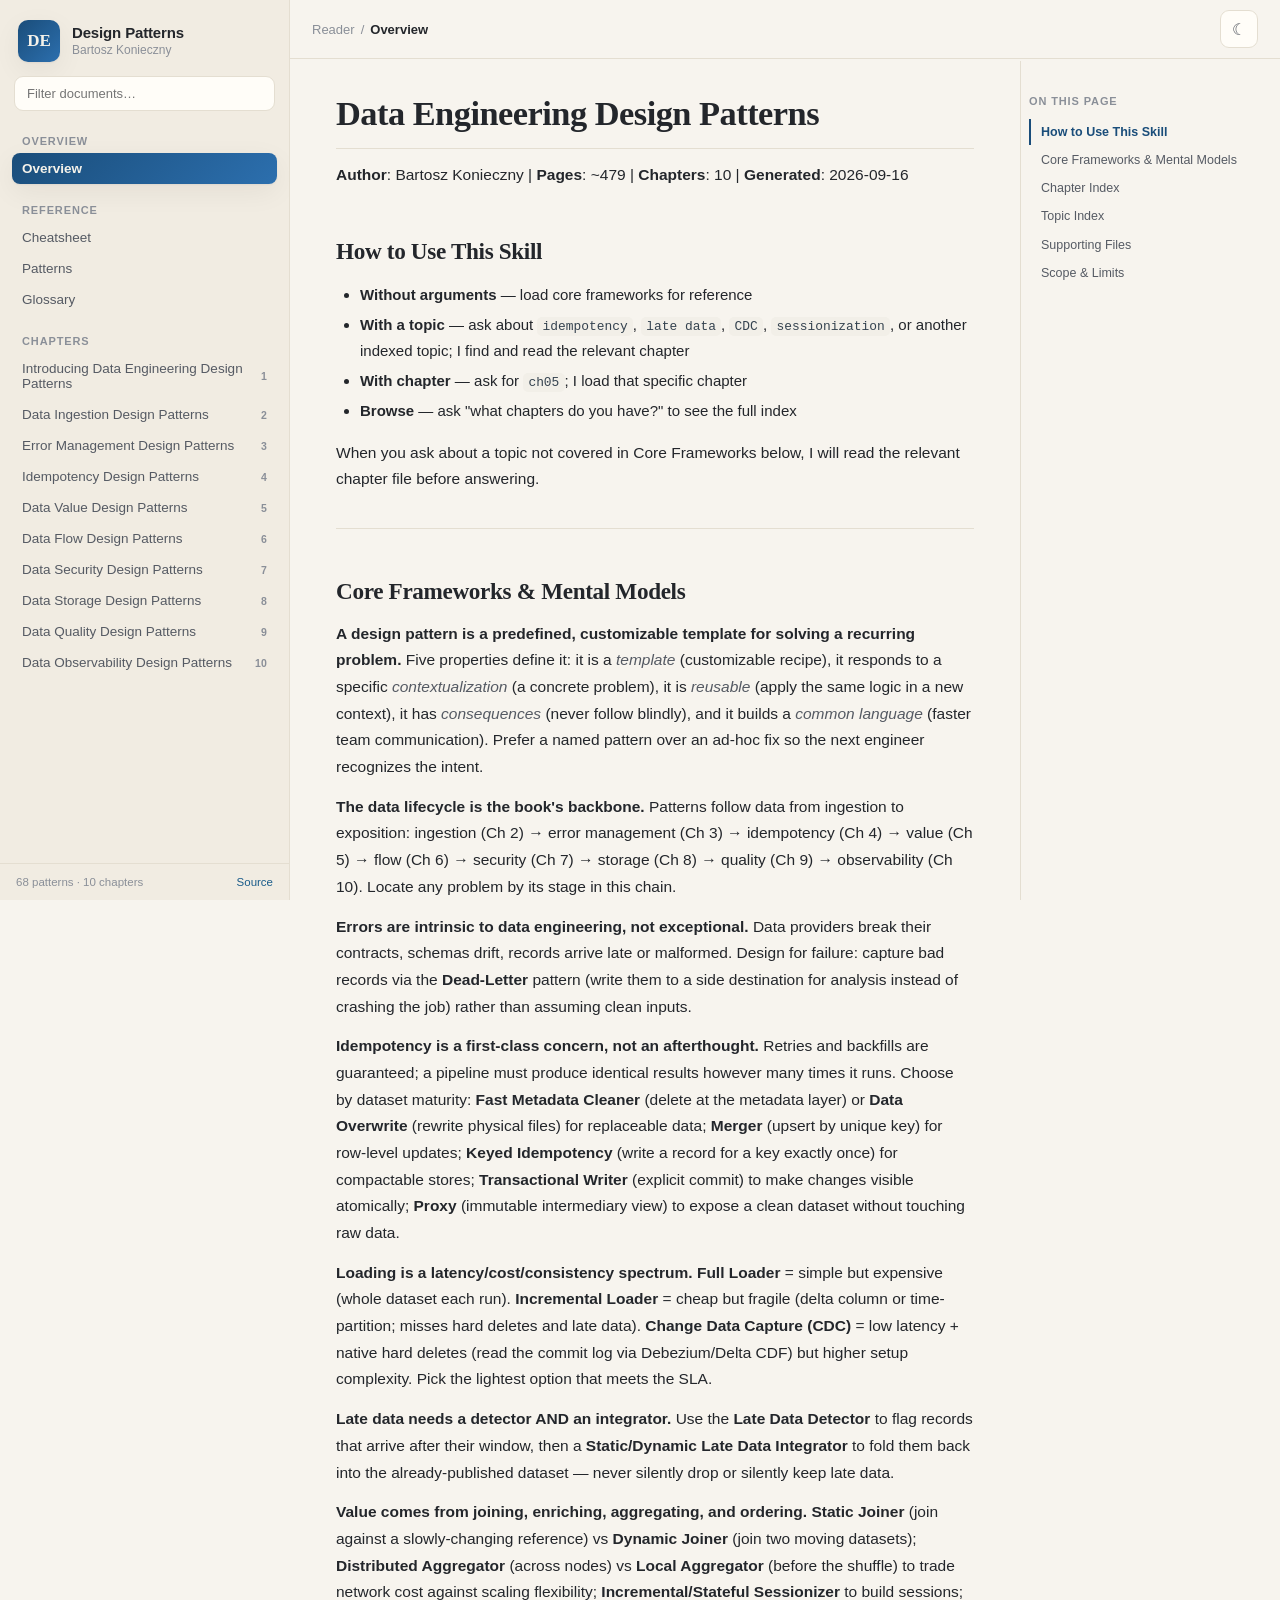
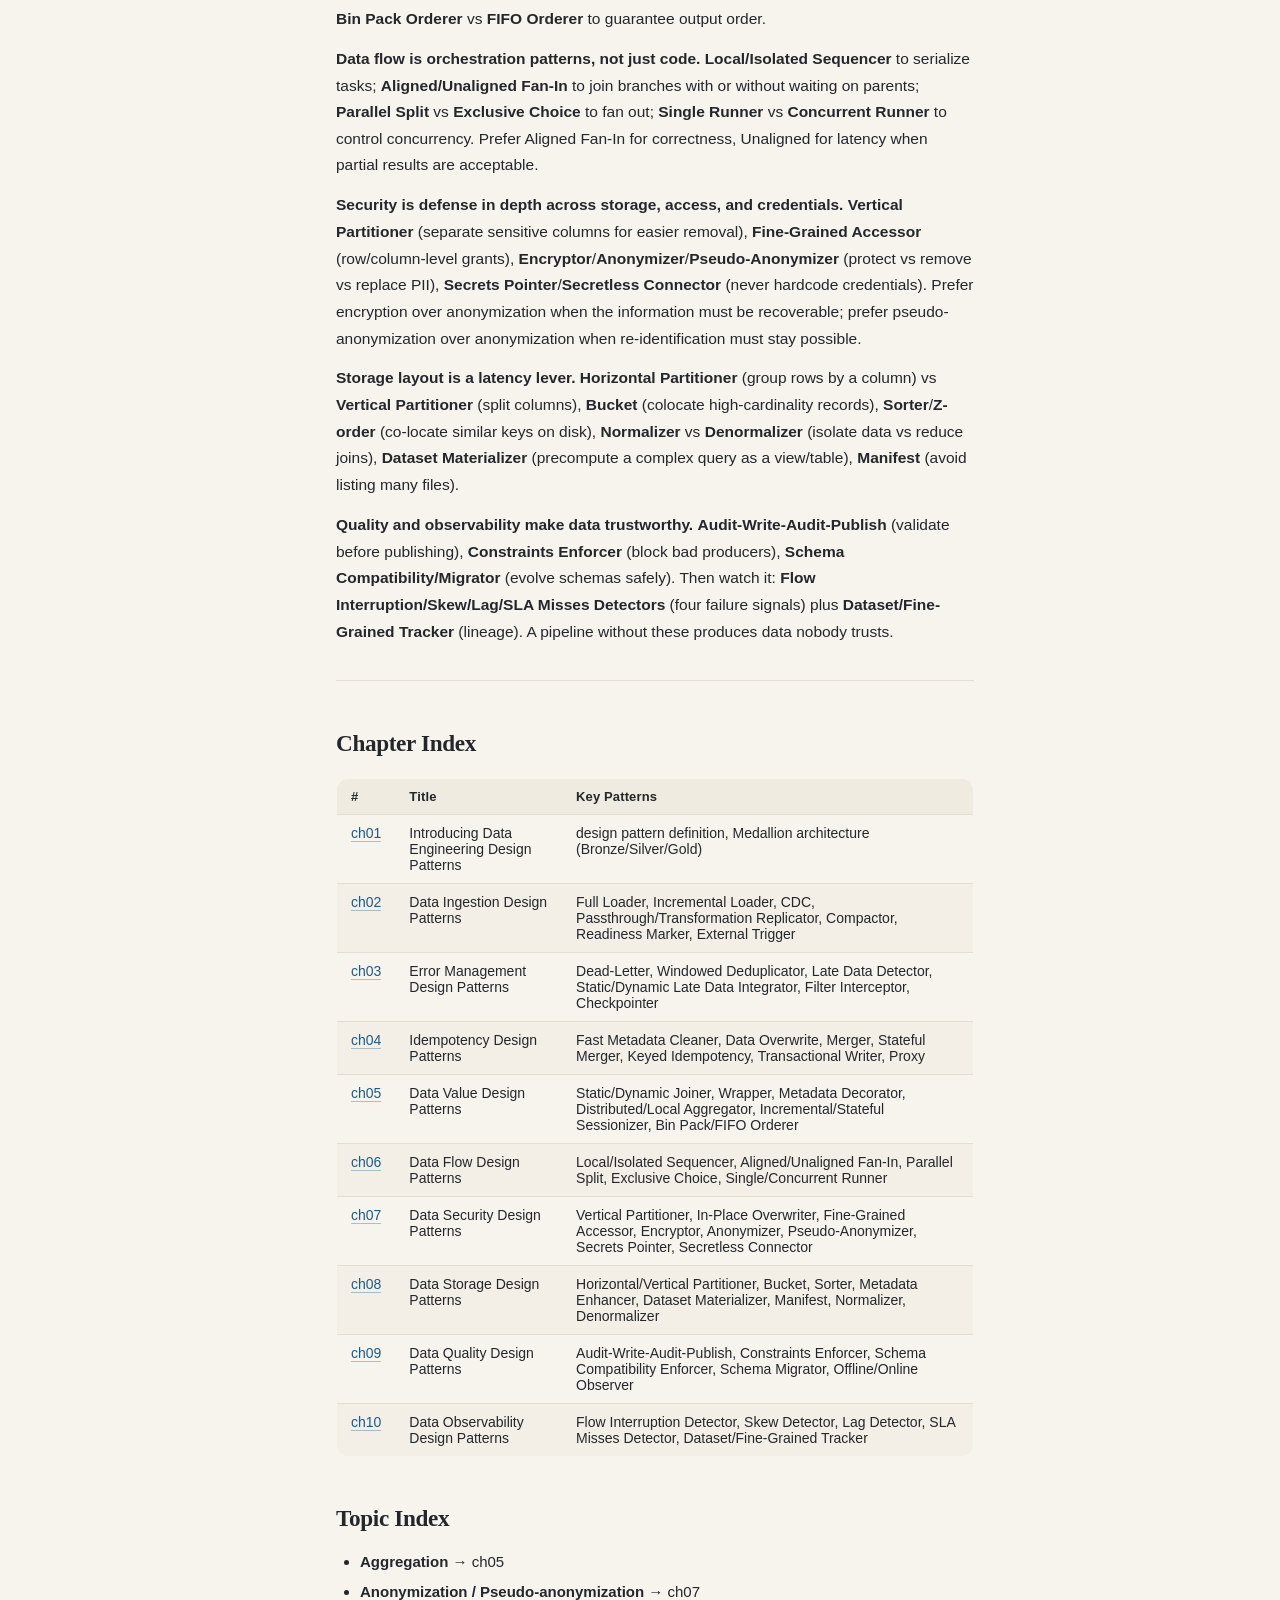
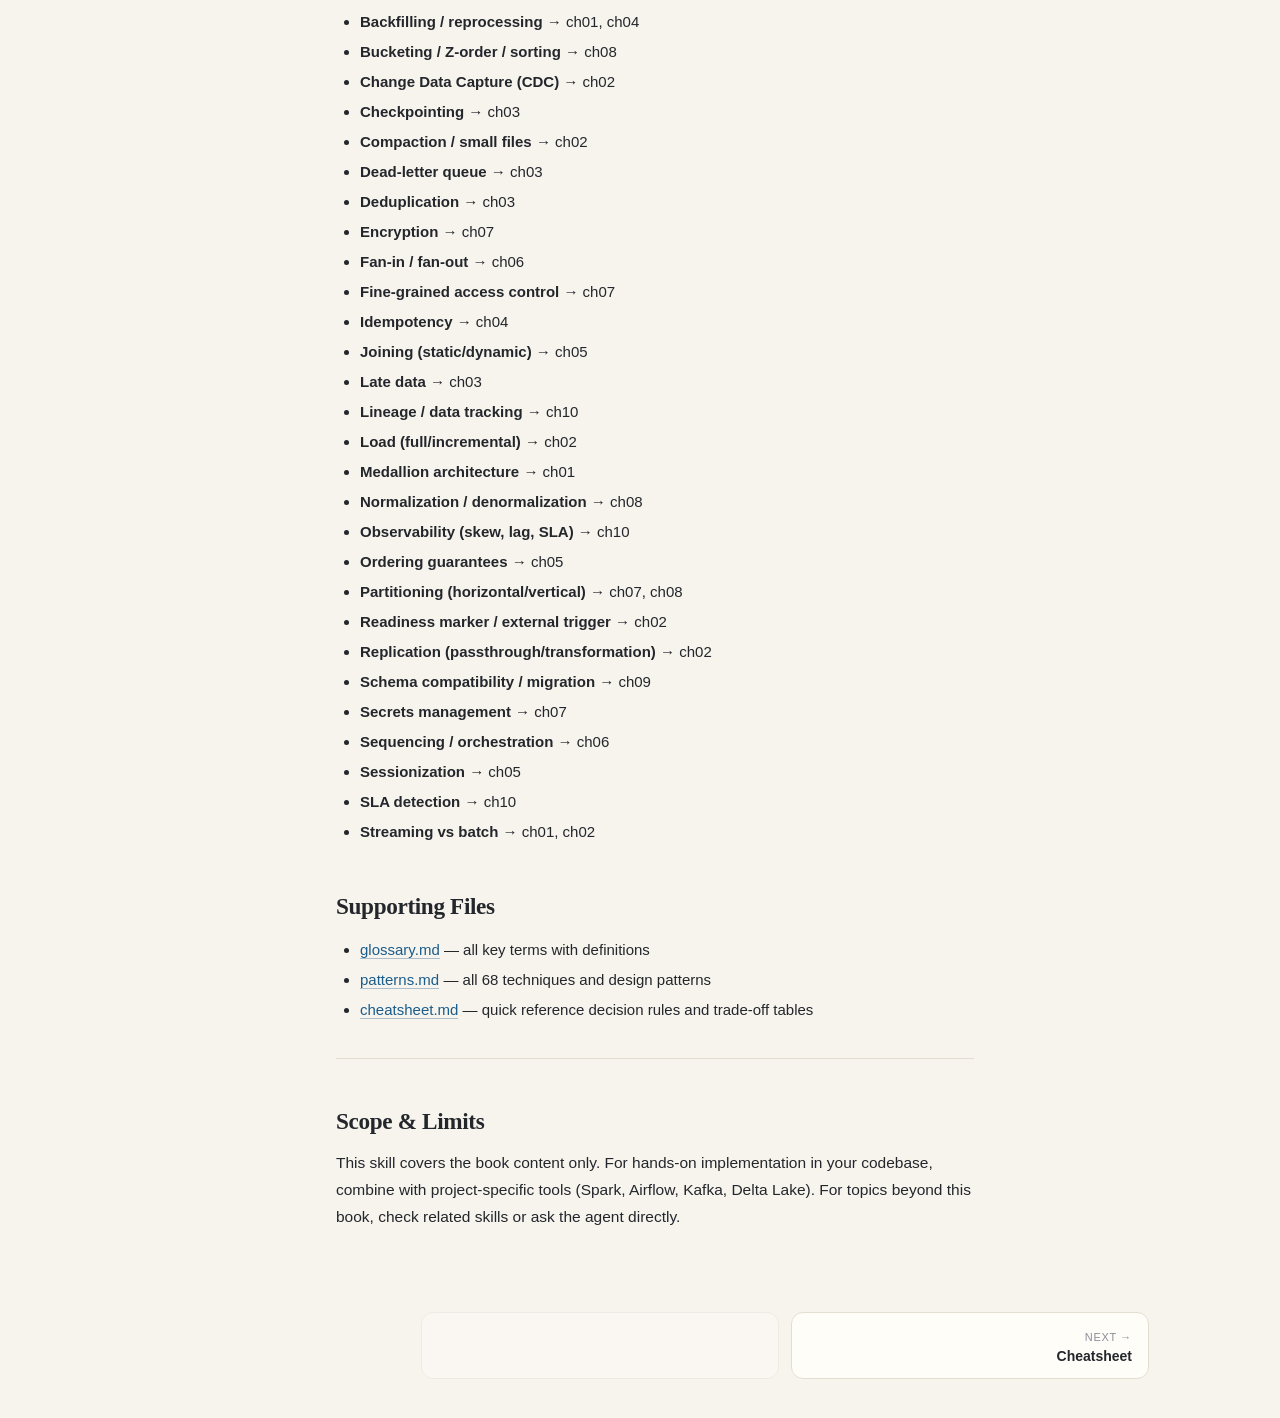
==== index.html @ e9a5aa65 "Add Data Engineering Design Patterns reader" ====
<!DOCTYPE html>
<html lang="en">
<head>
  <meta charset="UTF-8" />
  <meta name="viewport" content="width=device-width, initial-scale=1.0" />
  <title>Data Engineering Design Patterns — Reader</title>
  <meta name="description" content="A styled reader for Data Engineering Design Patterns by Bartosz Konieczny — 68 design patterns across 10 chapters." />
  <link rel="stylesheet" href="assets/vendor/github-dark.min.css" />
  <link rel="stylesheet" href="assets/style.css" />
  <link rel="icon" href="data:image/svg+xml,%3Csvg xmlns='http://www.w3.org/2000/svg' viewBox='0 0 32 32'%3E%3Crect width='32' height='32' rx='7' fill='%231a3a5c'/%3E%3Ctext x='16' y='22' font-family='Georgia,serif' font-size='17' fill='%23f5f2ea' text-anchor='middle' font-weight='bold'%3EDP%3C/text%3E%3C/svg%3E" />
</head>
<body>
  <div class="app">
    <aside class="sidebar" id="sidebar">
      <div class="sidebar-brand">
        <div class="brand-mark">DE</div>
        <div class="brand-text">
          <span class="brand-title">Design Patterns</span>
          <span class="brand-sub">Bartosz Konieczny</span>
        </div>
      </div>

      <div class="search-wrap">
        <input type="search" id="search" placeholder="Filter documents…" autocomplete="off" spellcheck="false" />
      </div>

      <nav class="nav" id="nav" aria-label="Documents"></nav>

      <div class="sidebar-foot">
        <span>68 patterns · 10 chapters</span>
        <a href="https://github.com/wutienyang/markdown-viewer" target="_blank" rel="noopener">Source</a>
      </div>
    </aside>

    <div class="scrim" id="scrim"></div>

    <main class="main">
      <header class="topbar">
        <button class="menu-btn" id="menuBtn" aria-label="Toggle navigation">
          <span></span><span></span><span></span>
        </button>
        <div class="crumbs" id="crumbs"></div>
        <div class="topbar-actions">
          <button class="icon-btn" id="themeBtn" aria-label="Toggle theme" title="Toggle theme"></button>
        </div>
      </header>

      <div class="content-area">
        <article class="doc" id="doc">
          <div class="loading">Loading…</div>
        </article>

        <aside class="toc" id="toc" aria-label="On this page">
          <div class="toc-title">On this page</div>
          <nav id="tocNav"></nav>
        </aside>
      </div>

      <footer class="doc-foot" id="docFoot"></footer>
    </main>
  </div>

  <script src="assets/vendor/marked.min.js"></script>
  <script src="assets/vendor/highlight.min.js"></script>
  <script src="assets/app.js"></script>
</body>
</html>
---- assets/vendor/github-dark.min.css ----
pre code.hljs{display:block;overflow-x:auto;padding:1em}code.hljs{padding:3px 5px}/*!
  Theme: GitHub Dark
  Description: Dark theme as seen on github.com
  Author: github.com
  Maintainer: @Hirse
  Updated: 2021-05-15

  Outdated base version: https://github.com/primer/github-syntax-dark
  Current colors taken from GitHub's CSS
*/.hljs{color:#c9d1d9;background:#0d1117}.hljs-doctag,.hljs-keyword,.hljs-meta .hljs-keyword,.hljs-template-tag,.hljs-template-variable,.hljs-type,.hljs-variable.language_{color:#ff7b72}.hljs-title,.hljs-title.class_,.hljs-title.class_.inherited__,.hljs-title.function_{color:#d2a8ff}.hljs-attr,.hljs-attribute,.hljs-literal,.hljs-meta,.hljs-number,.hljs-operator,.hljs-selector-attr,.hljs-selector-class,.hljs-selector-id,.hljs-variable{color:#79c0ff}.hljs-meta .hljs-string,.hljs-regexp,.hljs-string{color:#a5d6ff}.hljs-built_in,.hljs-symbol{color:#ffa657}.hljs-code,.hljs-comment,.hljs-formula{color:#8b949e}.hljs-name,.hljs-quote,.hljs-selector-pseudo,.hljs-selector-tag{color:#7ee787}.hljs-subst{color:#c9d1d9}.hljs-section{color:#1f6feb;font-weight:700}.hljs-bullet{color:#f2cc60}.hljs-emphasis{color:#c9d1d9;font-style:italic}.hljs-strong{color:#c9d1d9;font-weight:700}.hljs-addition{color:#aff5b4;background-color:#033a16}.hljs-deletion{color:#ffdcd7;background-color:#67060c}
---- assets/style.css ----
/* ============ Data Engineering Design Patterns — Reader ============ */

:root {
  --bg: #f7f4ee;
  --surface: #fffdf8;
  --surface-2: #f0ebe1;
  --ink: #23262b;
  --ink-soft: #555a63;
  --ink-faint: #8a8f98;
  --accent: #1a4d7a;
  --accent-2: #2c6fae;
  --accent-ink: #f5f2ea;
  --border: #e4ded1;
  --border-strong: #d5ccb9;
  --code-bg: #f2efe8;
  --code-ink: #34424f;
  --link: #1a5c8a;
  --sidebar-bg: #f1ece2;
  --sidebar-w: 290px;
  --toc-w: 260px;
  --shadow: 0 1px 2px rgba(30, 25, 15, 0.05), 0 8px 28px rgba(30, 25, 15, 0.06);
  --radius: 12px;
  --font-body: -apple-system, BlinkMacSystemFont, "Segoe UI", Roboto, "Helvetica Neue", Arial, sans-serif;
  --font-head: "Charter", "Iowan Old Style", Georgia, "Times New Roman", serif;
  --font-mono: "SF Mono", ui-monospace, "JetBrains Mono", Menlo, Consolas, monospace;
}

html[data-theme="dark"] {
  --bg: #14161a;
  --surface: #1b1e24;
  --surface-2: #22262d;
  --ink: #e7e5df;
  --ink-soft: #b4b6bc;
  --ink-faint: #7e828a;
  --accent: #4f8fca;
  --accent-2: #6aa6dd;
  --accent-ink: #0f141a;
  --border: #2c3037;
  --border-strong: #3a3f48;
  --code-bg: #23272f;
  --code-ink: #dbe1e9;
  --link: #6aa6dd;
  --sidebar-bg: #181b20;
  --shadow: 0 1px 2px rgba(0, 0, 0, 0.4), 0 8px 28px rgba(0, 0, 0, 0.45);
}

* { box-sizing: border-box; }
html { scroll-behavior: smooth; }
body {
  margin: 0;
  font-family: var(--font-body);
  color: var(--ink);
  background: var(--bg);
  -webkit-font-smoothing: antialiased;
  text-rendering: optimizeLegibility;
}

.app { display: flex; min-height: 100vh; }

/* ============ Sidebar ============ */
.sidebar {
  width: var(--sidebar-w);
  flex: 0 0 var(--sidebar-w);
  background: var(--sidebar-bg);
  border-right: 1px solid var(--border);
  display: flex;
  flex-direction: column;
  position: sticky;
  top: 0;
  height: 100vh;
  overflow: hidden;
  z-index: 30;
}
.sidebar-brand {
  display: flex; align-items: center; gap: 12px;
  padding: 20px 18px 14px;
}
.brand-mark {
  width: 42px; height: 42px; flex: 0 0 42px;
  display: grid; place-items: center;
  background: linear-gradient(135deg, var(--accent), var(--accent-2));
  color: var(--accent-ink);
  font-family: var(--font-head);
  font-weight: 700; font-size: 17px;
  border-radius: 10px;
  box-shadow: var(--shadow);
}
.brand-text { display: flex; flex-direction: column; line-height: 1.25; min-width: 0; }
.brand-title { font-weight: 650; font-size: 15px; letter-spacing: -0.01em; }
.brand-sub { font-size: 12px; color: var(--ink-faint); }

.search-wrap { padding: 0 14px 10px; }
.search-wrap input {
  width: 100%;
  padding: 9px 12px;
  border: 1px solid var(--border);
  background: var(--surface);
  color: var(--ink);
  border-radius: 9px;
  font-size: 13px;
  outline: none;
  transition: border-color .15s, box-shadow .15s;
}
.search-wrap input:focus {
  border-color: var(--accent-2);
  box-shadow: 0 0 0 3px rgba(44, 111, 174, 0.15);
}

.nav { flex: 1; overflow-y: auto; padding: 4px 12px 16px; }
.nav::-webkit-scrollbar, .toc::-webkit-scrollbar { width: 9px; }
.nav::-webkit-scrollbar-thumb, .toc::-webkit-scrollbar-thumb {
  background: var(--border-strong); border-radius: 8px; border: 2px solid transparent; background-clip: padding-box;
}

.nav-group { margin-top: 14px; }
.nav-group:first-child { margin-top: 4px; }
.nav-label {
  font-size: 11px; font-weight: 650; text-transform: uppercase;
  letter-spacing: 0.08em; color: var(--ink-faint);
  padding: 6px 10px;
}
.nav-item {
  display: flex; align-items: center; gap: 9px;
  padding: 8px 10px; border-radius: 8px;
  color: var(--ink-soft); text-decoration: none; font-size: 13.5px;
  cursor: pointer; transition: background .12s, color .12s;
}
.nav-item:hover { background: var(--surface-2); color: var(--ink); }
.nav-item.active {
  background: linear-gradient(135deg, var(--accent), var(--accent-2));
  color: var(--accent-ink); font-weight: 600;
  box-shadow: var(--shadow);
}
.nav-item .chip {
  font-size: 10.5px; font-weight: 650; letter-spacing: .02em;
  color: var(--ink-faint); margin-left: auto; flex: 0 0 auto;
}
.nav-item.active .chip { color: rgba(245, 242, 234, 0.75); }

.sidebar-foot {
  padding: 12px 16px; border-top: 1px solid var(--border);
  display: flex; justify-content: space-between; align-items: center;
  font-size: 11.5px; color: var(--ink-faint);
}
.sidebar-foot a { color: var(--link); text-decoration: none; }
.sidebar-foot a:hover { text-decoration: underline; }

/* ============ Main ============ */
.main { flex: 1; min-width: 0; display: flex; flex-direction: column; }

.topbar {
  position: sticky; top: 0; z-index: 20;
  display: flex; align-items: center; gap: 12px;
  padding: 10px 22px;
  background: color-mix(in srgb, var(--bg) 82%, transparent);
  backdrop-filter: saturate(1.4) blur(10px);
  border-bottom: 1px solid var(--border);
}
.menu-btn {
  display: none; flex-direction: column; justify-content: center; gap: 4px;
  width: 38px; height: 38px; padding: 8px;
  background: var(--surface); border: 1px solid var(--border);
  border-radius: 9px; cursor: pointer;
}
.menu-btn span { display: block; height: 2px; background: var(--ink); border-radius: 2px; }
.crumbs { font-size: 13px; color: var(--ink-faint); display: flex; gap: 6px; align-items: center; white-space: nowrap; overflow: hidden; text-overflow: ellipsis; }
.crumbs b { color: var(--ink); font-weight: 600; }
.topbar-actions { margin-left: auto; display: flex; gap: 8px; }
.icon-btn {
  width: 38px; height: 38px; border-radius: 9px;
  background: var(--surface); border: 1px solid var(--border);
  color: var(--ink-soft); cursor: pointer; font-size: 16px;
  display: grid; place-items: center; transition: background .12s;
}
.icon-btn:hover { background: var(--surface-2); }

.content-area { display: flex; max-width: 1400px; width: 100%; margin: 0 auto; }

.doc {
  flex: 1; min-width: 0;
  padding: 34px 46px 48px;
  max-width: 820px;
}
.loading { color: var(--ink-faint); font-size: 14px; }

/* ============ Typography / rendered markdown ============ */
.doc h1, .doc h2, .doc h3, .doc h4 {
  font-family: var(--font-head);
  color: var(--ink);
  line-height: 1.2;
  letter-spacing: -0.015em;
}
.doc h1 {
  font-size: 2.15rem; margin: 0 0 6px; font-weight: 700;
  padding-bottom: 14px; border-bottom: 1px solid var(--border);
}
.doc h2 {
  font-size: 1.45rem; margin: 2.1em 0 0.65em; font-weight: 650;
  scroll-margin-top: 90px;
}
.doc h3 { font-size: 1.14rem; margin: 1.7em 0 0.5em; font-weight: 620; scroll-margin-top: 90px; }
.doc h4 { font-size: 1rem; margin: 1.4em 0 0.4em; font-weight: 620; }
.doc p { line-height: 1.72; margin: 0.85em 0; font-size: 15.5px; }
.doc a { color: var(--link); text-decoration: none; border-bottom: 1px solid color-mix(in srgb, var(--link) 35%, transparent); }
.doc a:hover { border-bottom-color: var(--link); }
.doc strong { font-weight: 650; color: var(--ink); }
.doc em { color: var(--ink-soft); }
.doc hr { border: none; border-top: 1px solid var(--border); margin: 2.2em 0; }
.doc blockquote {
  margin: 1.2em 0; padding: 2px 18px;
  border-left: 3px solid var(--accent);
  color: var(--ink-soft);
  background: var(--surface-2);
  border-radius: 0 8px 8px 0;
}
.doc blockquote p { margin: 0.7em 0; }

.doc ul, .doc ol { padding-left: 1.5em; line-height: 1.7; }
.doc li { margin: 0.3em 0; font-size: 15px; }
.doc li > ul, .doc li > ol { margin-top: 0.2em; }

.doc code {
  font-family: var(--font-mono);
  font-size: 0.86em;
  background: var(--code-bg);
  color: var(--code-ink);
  padding: 0.15em 0.4em;
  border-radius: 5px;
}
.doc pre {
  background: #23272f;
  color: #dbe1e9;
  padding: 18px 20px;
  border-radius: var(--radius);
  overflow-x: auto;
  line-height: 1.55;
  box-shadow: var(--shadow);
}
.doc pre code { background: transparent; color: inherit; padding: 0; font-size: 13.5px; }

.doc table {
  border-collapse: collapse; width: 100%;
  margin: 1.4em 0; font-size: 14px;
  border: 1px solid var(--border);
  border-radius: var(--radius);
  overflow: hidden;
}
.doc th, .doc td {
  padding: 10px 14px; text-align: left;
  border-bottom: 1px solid var(--border);
  vertical-align: top;
}
.doc thead th {
  background: var(--surface-2);
  font-weight: 650; color: var(--ink);
  font-size: 13px; letter-spacing: 0.01em;
}
.doc tbody tr:nth-child(even) { background: color-mix(in srgb, var(--surface-2) 55%, transparent); }
.doc tbody tr:hover { background: color-mix(in srgb, var(--accent) 7%, transparent); }

/* doc meta under title */
.doc-meta {
  display: flex; flex-wrap: wrap; gap: 8px;
  margin: 12px 0 8px;
}
.doc-meta .tag {
  font-size: 12px; color: var(--ink-soft);
  background: var(--surface-2);
  border: 1px solid var(--border);
  padding: 4px 10px; border-radius: 20px;
}

/* ============ TOC (on this page) ============ */
.toc {
  width: var(--toc-w); flex: 0 0 var(--toc-w);
  padding: 34px 20px 48px 8px;
  position: sticky; top: 61px; height: calc(100vh - 61px);
  overflow-y: auto;
  border-left: 1px solid var(--border);
}
.toc-title {
  font-size: 11px; font-weight: 650; text-transform: uppercase;
  letter-spacing: 0.08em; color: var(--ink-faint); margin-bottom: 12px;
}
#tocNav a {
  display: block; padding: 4px 10px; font-size: 12.5px;
  color: var(--ink-soft); text-decoration: none;
  border-left: 2px solid transparent;
  line-height: 1.45; margin: 2px 0;
}
#tocNav a:hover { color: var(--ink); }
#tocNav a.active { color: var(--accent); border-left-color: var(--accent); font-weight: 600; }
#tocNav a.lvl3 { padding-left: 22px; font-size: 12px; color: var(--ink-faint); }

/* ============ Footer nav ============ */
.doc-foot {
  max-width: 820px; margin: 0 auto; width: 100%;
  display: flex; justify-content: space-between; gap: 12px;
  padding: 20px 46px 40px;
}
.foot-link {
  flex: 1; text-decoration: none;
  border: 1px solid var(--border);
  background: var(--surface);
  border-radius: var(--radius);
  padding: 14px 16px;
  transition: border-color .12s, transform .12s, box-shadow .12s;
}
.foot-link:hover { border-color: var(--accent-2); box-shadow: var(--shadow); transform: translateY(-1px); }
.foot-link .dir { font-size: 11px; color: var(--ink-faint); text-transform: uppercase; letter-spacing: .06em; }
.foot-link .label { display: block; font-size: 14px; color: var(--ink); font-weight: 600; margin-top: 3px; }
.foot-link.next { text-align: right; }
.foot-link.disabled { opacity: 0.4; pointer-events: none; }

/* ============ Scrim / mobile ============ */
.scrim { display: none; position: fixed; inset: 0; background: rgba(0,0,0,0.4); z-index: 25; }

@media (max-width: 1080px) {
  .toc { display: none; }
}
@media (max-width: 860px) {
  .sidebar { position: fixed; left: 0; transform: translateX(-100%); transition: transform .22s ease; }
  .sidebar.open { transform: translateX(0); box-shadow: 0 0 60px rgba(0,0,0,.35); }
  .scrim.show { display: block; }
  .menu-btn { display: flex; }
  .doc { padding: 24px 20px 40px; }
  .doc-foot { padding: 16px 20px 32px; flex-direction: column; }
  .foot-link.next { text-align: left; }
}

@media print {
  .sidebar, .topbar, .toc, .doc-foot, .scrim { display: none !important; }
  .doc { max-width: none; padding: 0; }
}
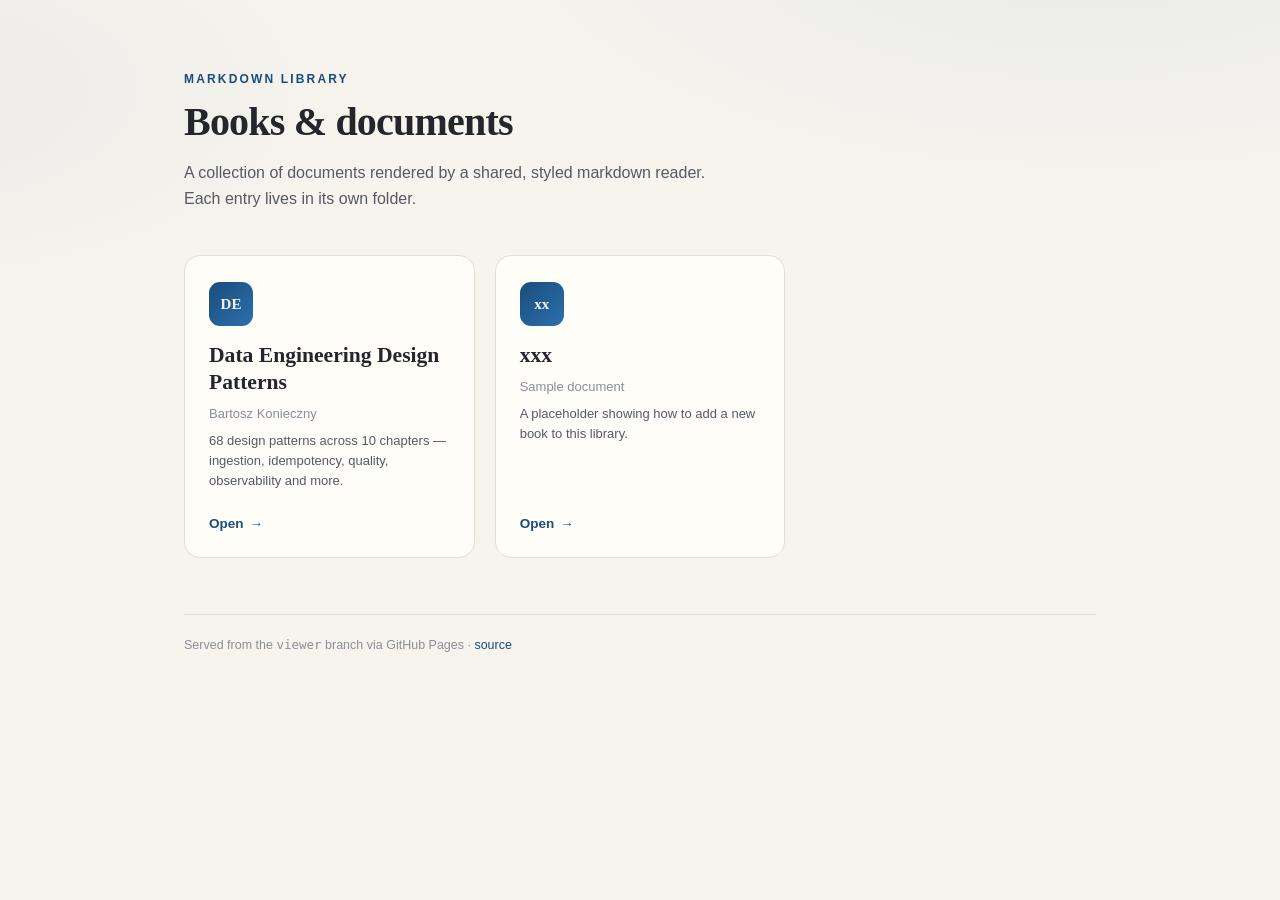
==== commit b9a85b55: "Restructure into hub + per-book readers" ====
--- a/index.html
+++ b/index.html
@@ -3,65 +3,110 @@
 <head>
   <meta charset="UTF-8" />
   <meta name="viewport" content="width=device-width, initial-scale=1.0" />
-  <title>Data Engineering Design Patterns — Reader</title>
-  <meta name="description" content="A styled reader for Data Engineering Design Patterns by Bartosz Konieczny — 68 design patterns across 10 chapters." />
-  <link rel="stylesheet" href="assets/vendor/github-dark.min.css" />
-  <link rel="stylesheet" href="assets/style.css" />
-  <link rel="icon" href="data:image/svg+xml,%3Csvg xmlns='http://www.w3.org/2000/svg' viewBox='0 0 32 32'%3E%3Crect width='32' height='32' rx='7' fill='%231a3a5c'/%3E%3Ctext x='16' y='22' font-family='Georgia,serif' font-size='17' fill='%23f5f2ea' text-anchor='middle' font-weight='bold'%3EDP%3C/text%3E%3C/svg%3E" />
+  <title>Library — markdown viewer</title>
+  <link rel="icon" href="data:image/svg+xml,%3Csvg xmlns='http://www.w3.org/2000/svg' viewBox='0 0 32 32'%3E%3Crect width='32' height='32' rx='7' fill='%231a3a5c'/%3E%3Ctext x='16' y='22' font-family='Georgia,serif' font-size='15' fill='%23f5f2ea' text-anchor='middle' font-weight='bold'%3E📚%3C/text%3E%3C/svg%3E" />
+  <style>
+    :root {
+      --bg: #f7f4ee;
+      --surface: #fffdf8;
+      --ink: #23262b;
+      --ink-soft: #555a63;
+      --ink-faint: #8a8f98;
+      --accent: #1a4d7a;
+      --accent-2: #2c6fae;
+      --border: #e4ded1;
+      --shadow: 0 1px 2px rgba(30,25,15,.05), 0 10px 30px rgba(30,25,15,.08);
+      --radius: 16px;
+      --font-body: -apple-system, BlinkMacSystemFont, "Segoe UI", Roboto, Arial, sans-serif;
+      --font-head: "Charter", "Iowan Old Style", Georgia, "Times New Roman", serif;
+    }
+    * { box-sizing: border-box; }
+    body {
+      margin: 0; min-height: 100vh;
+      font-family: var(--font-body); color: var(--ink); background: var(--bg);
+      -webkit-font-smoothing: antialiased;
+      background-image:
+        radial-gradient(1100px 500px at 85% -10%, rgba(44,111,174,.08), transparent 60%),
+        radial-gradient(900px 400px at -10% 10%, rgba(26,77,122,.06), transparent 55%);
+    }
+    .wrap { max-width: 960px; margin: 0 auto; padding: 72px 24px 64px; }
+    header { margin-bottom: 44px; }
+    .eyebrow {
+      font-size: 12px; letter-spacing: .18em; text-transform: uppercase;
+      color: var(--accent); font-weight: 700; margin-bottom: 14px;
+    }
+    h1 {
+      font-family: var(--font-head); font-size: 2.5rem; font-weight: 700;
+      margin: 0 0 12px; letter-spacing: -0.02em; line-height: 1.1;
+    }
+    .sub { font-size: 16px; color: var(--ink-soft); max-width: 560px; line-height: 1.6; }
+    .grid { display: grid; grid-template-columns: repeat(auto-fill, minmax(280px, 1fr)); gap: 20px; }
+    a.card {
+      display: flex; flex-direction: column; gap: 10px;
+      text-decoration: none; color: inherit;
+      background: var(--surface); border: 1px solid var(--border);
+      border-radius: var(--radius); padding: 26px 24px;
+      transition: transform .16s ease, box-shadow .16s ease, border-color .16s ease;
+      position: relative; overflow: hidden;
+    }
+    a.card::before {
+      content: ""; position: absolute; inset: 0 0 auto 0; height: 4px;
+      background: linear-gradient(90deg, var(--accent), var(--accent-2));
+      opacity: 0; transition: opacity .16s ease;
+    }
+    a.card:hover { transform: translateY(-3px); box-shadow: var(--shadow); border-color: var(--accent-2); }
+    a.card:hover::before { opacity: 1; }
+    .card-icon {
+      width: 44px; height: 44px; border-radius: 11px;
+      background: linear-gradient(135deg, var(--accent), var(--accent-2));
+      color: #f5f2ea; display: grid; place-items: center;
+      font-family: var(--font-head); font-weight: 700; font-size: 15px; margin-bottom: 6px;
+    }
+    .card-title { font-family: var(--font-head); font-size: 1.35rem; font-weight: 650; line-height: 1.25; }
+    .card-author { font-size: 13px; color: var(--ink-faint); }
+    .card-meta { font-size: 13px; color: var(--ink-soft); line-height: 1.55; }
+    .card-cta {
+      margin-top: auto; padding-top: 14px;
+      font-size: 13.5px; font-weight: 600; color: var(--accent);
+      display: flex; align-items: center; gap: 6px;
+    }
+    .card-cta .arrow { transition: transform .16s ease; }
+    a.card:hover .card-cta .arrow { transform: translateX(4px); }
+    footer { margin-top: 56px; font-size: 12.5px; color: var(--ink-faint); border-top: 1px solid var(--border); padding-top: 22px; }
+    footer a { color: var(--accent); text-decoration: none; }
+    footer a:hover { text-decoration: underline; }
+  </style>
 </head>
 <body>
-  <div class="app">
-    <aside class="sidebar" id="sidebar">
-      <div class="sidebar-brand">
-        <div class="brand-mark">DE</div>
-        <div class="brand-text">
-          <span class="brand-title">Design Patterns</span>
-          <span class="brand-sub">Bartosz Konieczny</span>
-        </div>
-      </div>
+  <div class="wrap">
+    <header>
+      <div class="eyebrow">Markdown Library</div>
+      <h1>Books &amp; documents</h1>
+      <p class="sub">A collection of documents rendered by a shared, styled markdown reader. Each entry lives in its own folder.</p>
+    </header>
 
-      <div class="search-wrap">
-        <input type="search" id="search" placeholder="Filter documents…" autocomplete="off" spellcheck="false" />
-      </div>
+    <div class="grid">
+      <a class="card" href="data-engineering-design-patterns/">
+        <div class="card-icon">DE</div>
+        <div class="card-title">Data Engineering Design Patterns</div>
+        <div class="card-author">Bartosz Konieczny</div>
+        <div class="card-meta">68 design patterns across 10 chapters — ingestion, idempotency, quality, observability and more.</div>
+        <div class="card-cta">Open <span class="arrow">→</span></div>
+      </a>
 
-      <nav class="nav" id="nav" aria-label="Documents"></nav>
+      <a class="card" href="xxx/">
+        <div class="card-icon">xx</div>
+        <div class="card-title">xxx</div>
+        <div class="card-author">Sample document</div>
+        <div class="card-meta">A placeholder showing how to add a new book to this library.</div>
+        <div class="card-cta">Open <span class="arrow">→</span></div>
+      </a>
+    </div>
 
-      <div class="sidebar-foot">
-        <span>68 patterns · 10 chapters</span>
-        <a href="https://github.com/wutienyang/markdown-viewer" target="_blank" rel="noopener">Source</a>
-      </div>
-    </aside>
-
-    <div class="scrim" id="scrim"></div>
-
-    <main class="main">
-      <header class="topbar">
-        <button class="menu-btn" id="menuBtn" aria-label="Toggle navigation">
-          <span></span><span></span><span></span>
-        </button>
-        <div class="crumbs" id="crumbs"></div>
-        <div class="topbar-actions">
-          <button class="icon-btn" id="themeBtn" aria-label="Toggle theme" title="Toggle theme"></button>
-        </div>
-      </header>
-
-      <div class="content-area">
-        <article class="doc" id="doc">
-          <div class="loading">Loading…</div>
-        </article>
-
-        <aside class="toc" id="toc" aria-label="On this page">
-          <div class="toc-title">On this page</div>
-          <nav id="tocNav"></nav>
-        </aside>
-      </div>
-
-      <footer class="doc-foot" id="docFoot"></footer>
-    </main>
+    <footer>
+      Served from the <code>viewer</code> branch via GitHub Pages ·
+      <a href="https://github.com/wutienyang/markdown-viewer" target="_blank" rel="noopener">source</a>
+    </footer>
   </div>
-
-  <script src="assets/vendor/marked.min.js"></script>
-  <script src="assets/vendor/highlight.min.js"></script>
-  <script src="assets/app.js"></script>
 </body>
 </html>
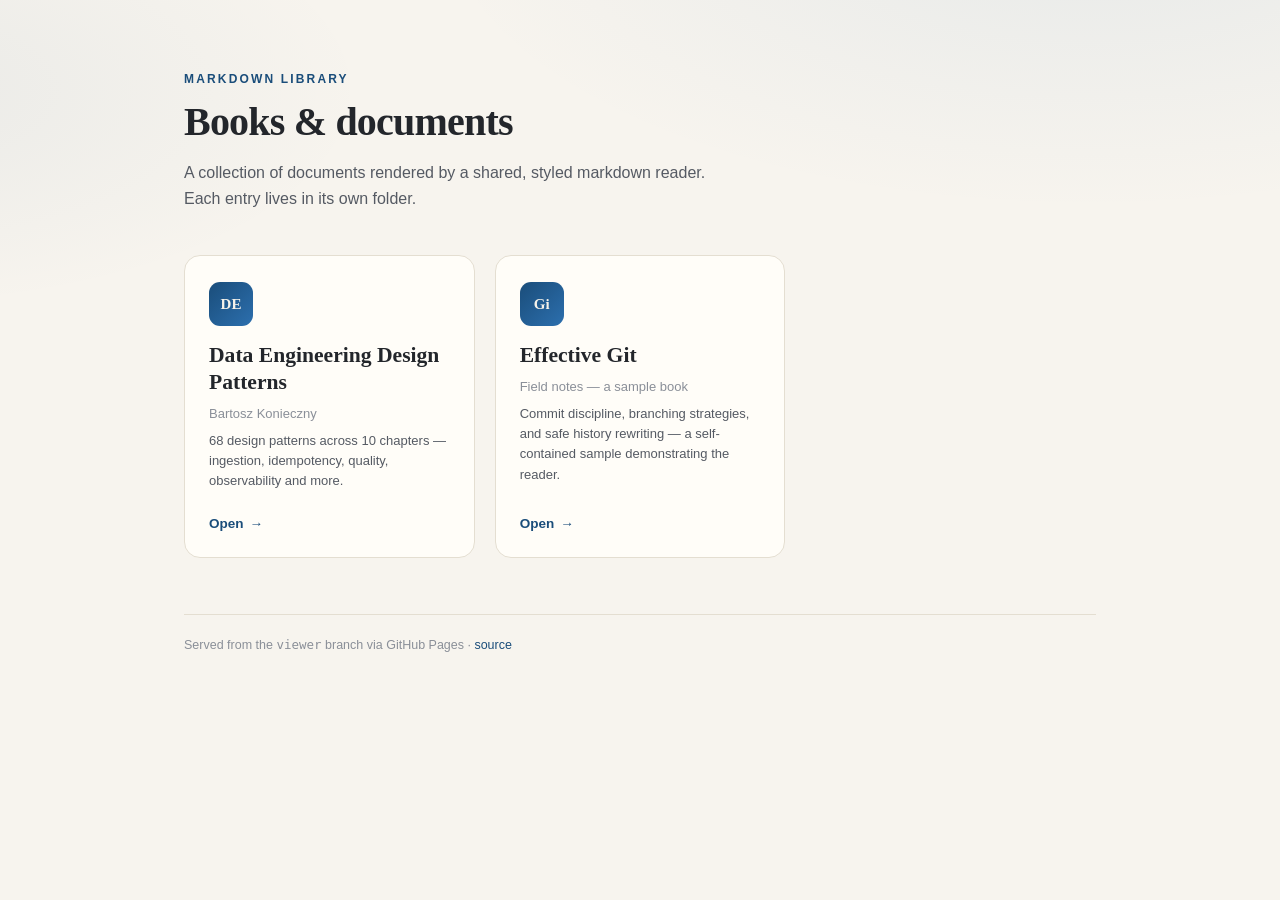
==== commit 3332dc20: "Replace xxx with a sample Git book" ====
--- a/index.html
+++ b/index.html
@@ -94,11 +94,11 @@
         <div class="card-cta">Open <span class="arrow">→</span></div>
       </a>
 
-      <a class="card" href="xxx/">
-        <div class="card-icon">xx</div>
-        <div class="card-title">xxx</div>
-        <div class="card-author">Sample document</div>
-        <div class="card-meta">A placeholder showing how to add a new book to this library.</div>
+      <a class="card" href="git-notes/">
+        <div class="card-icon">Gi</div>
+        <div class="card-title">Effective Git</div>
+        <div class="card-author">Field notes — a sample book</div>
+        <div class="card-meta">Commit discipline, branching strategies, and safe history rewriting — a self-contained sample demonstrating the reader.</div>
         <div class="card-cta">Open <span class="arrow">→</span></div>
       </a>
     </div>
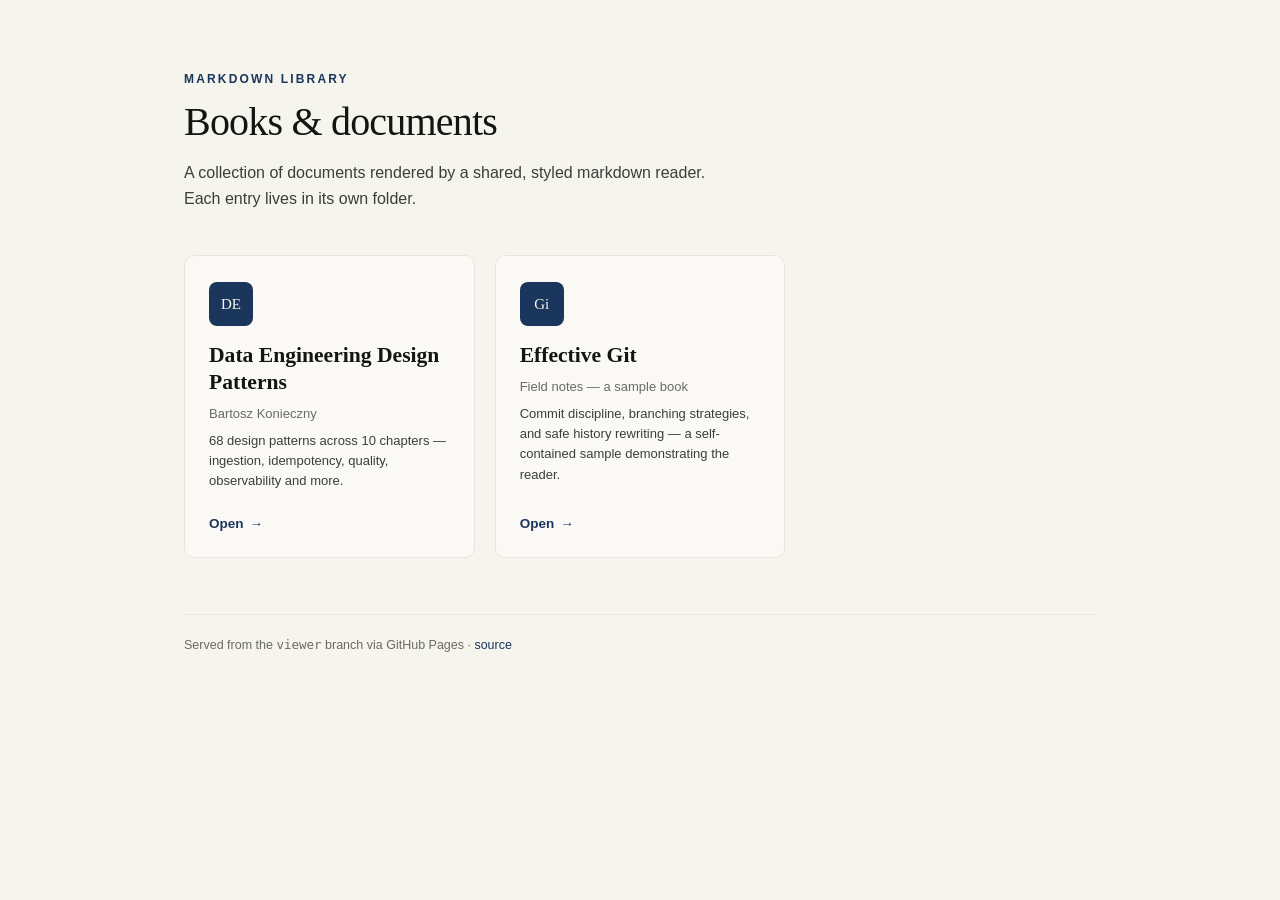
==== commit a4ca52f3: "Apply kami design system (parchment, ink-blue, serif, flat)" ====
--- a/index.html
+++ b/index.html
@@ -7,16 +7,16 @@
   <link rel="icon" href="data:image/svg+xml,%3Csvg xmlns='http://www.w3.org/2000/svg' viewBox='0 0 32 32'%3E%3Crect width='32' height='32' rx='7' fill='%231a3a5c'/%3E%3Ctext x='16' y='22' font-family='Georgia,serif' font-size='15' fill='%23f5f2ea' text-anchor='middle' font-weight='bold'%3E📚%3C/text%3E%3C/svg%3E" />
   <style>
     :root {
-      --bg: #f7f4ee;
-      --surface: #fffdf8;
-      --ink: #23262b;
-      --ink-soft: #555a63;
-      --ink-faint: #8a8f98;
-      --accent: #1a4d7a;
-      --accent-2: #2c6fae;
-      --border: #e4ded1;
-      --shadow: 0 1px 2px rgba(30,25,15,.05), 0 10px 30px rgba(30,25,15,.08);
-      --radius: 16px;
+      --bg: #f5f4ed;
+      --surface: #faf9f5;
+      --ink: #141413;
+      --ink-soft: #3d3d3a;
+      --ink-faint: #6b6a64;
+      --accent: #1B365D;
+      --accent-2: #2D5A8A;
+      --brand-tint: #EEF2F7;
+      --border: #e8e6dc;
+      --radius: 10px;
       --font-body: -apple-system, BlinkMacSystemFont, "Segoe UI", Roboto, Arial, sans-serif;
       --font-head: "Charter", "Iowan Old Style", Georgia, "Times New Roman", serif;
     }
@@ -25,18 +25,15 @@
       margin: 0; min-height: 100vh;
       font-family: var(--font-body); color: var(--ink); background: var(--bg);
       -webkit-font-smoothing: antialiased;
-      background-image:
-        radial-gradient(1100px 500px at 85% -10%, rgba(44,111,174,.08), transparent 60%),
-        radial-gradient(900px 400px at -10% 10%, rgba(26,77,122,.06), transparent 55%);
     }
     .wrap { max-width: 960px; margin: 0 auto; padding: 72px 24px 64px; }
     header { margin-bottom: 44px; }
     .eyebrow {
       font-size: 12px; letter-spacing: .18em; text-transform: uppercase;
-      color: var(--accent); font-weight: 700; margin-bottom: 14px;
+      color: var(--accent); font-weight: 600; margin-bottom: 14px;
     }
     h1 {
-      font-family: var(--font-head); font-size: 2.5rem; font-weight: 700;
+      font-family: var(--font-head); font-size: 2.5rem; font-weight: 500;
       margin: 0 0 12px; letter-spacing: -0.02em; line-height: 1.1;
     }
     .sub { font-size: 16px; color: var(--ink-soft); max-width: 560px; line-height: 1.6; }
@@ -46,23 +43,16 @@
       text-decoration: none; color: inherit;
       background: var(--surface); border: 1px solid var(--border);
       border-radius: var(--radius); padding: 26px 24px;
-      transition: transform .16s ease, box-shadow .16s ease, border-color .16s ease;
-      position: relative; overflow: hidden;
+      transition: border-color .16s ease, background .16s ease;
     }
-    a.card::before {
-      content: ""; position: absolute; inset: 0 0 auto 0; height: 4px;
-      background: linear-gradient(90deg, var(--accent), var(--accent-2));
-      opacity: 0; transition: opacity .16s ease;
+    a.card:hover { border-color: var(--accent-2); background: var(--brand-tint); }
+    .card-icon {
+      width: 44px; height: 44px; border-radius: 8px;
+      background: var(--accent);
+      color: #f5f4ed; display: grid; place-items: center;
+      font-family: var(--font-head); font-weight: 500; font-size: 15px; margin-bottom: 6px;
     }
-    a.card:hover { transform: translateY(-3px); box-shadow: var(--shadow); border-color: var(--accent-2); }
-    a.card:hover::before { opacity: 1; }
-    .card-icon {
-      width: 44px; height: 44px; border-radius: 11px;
-      background: linear-gradient(135deg, var(--accent), var(--accent-2));
-      color: #f5f2ea; display: grid; place-items: center;
-      font-family: var(--font-head); font-weight: 700; font-size: 15px; margin-bottom: 6px;
-    }
-    .card-title { font-family: var(--font-head); font-size: 1.35rem; font-weight: 650; line-height: 1.25; }
+    .card-title { font-family: var(--font-head); font-size: 1.35rem; font-weight: 600; line-height: 1.25; }
     .card-author { font-size: 13px; color: var(--ink-faint); }
     .card-meta { font-size: 13px; color: var(--ink-soft); line-height: 1.55; }
     .card-cta {
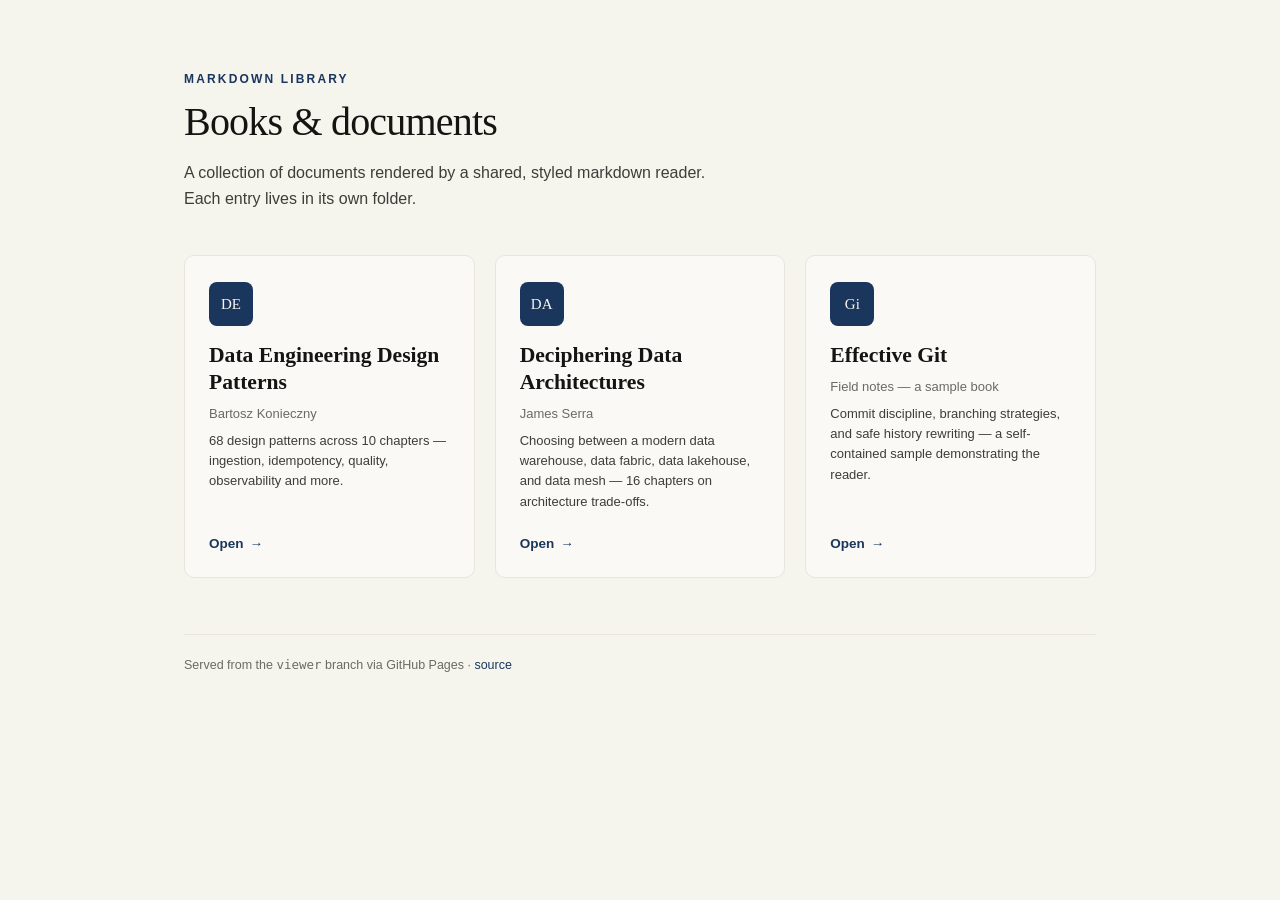
==== commit cb5c9e47: "Ship Deciphering Data Architectures book" ====
--- a/index.html
+++ b/index.html
@@ -84,6 +84,14 @@
         <div class="card-cta">Open <span class="arrow">→</span></div>
       </a>
 
+      <a class="card" href="deciphering-data-architectures/">
+        <div class="card-icon">DA</div>
+        <div class="card-title">Deciphering Data Architectures</div>
+        <div class="card-author">James Serra</div>
+        <div class="card-meta">Choosing between a modern data warehouse, data fabric, data lakehouse, and data mesh — 16 chapters on architecture trade-offs.</div>
+        <div class="card-cta">Open <span class="arrow">→</span></div>
+      </a>
+
       <a class="card" href="git-notes/">
         <div class="card-icon">Gi</div>
         <div class="card-title">Effective Git</div>
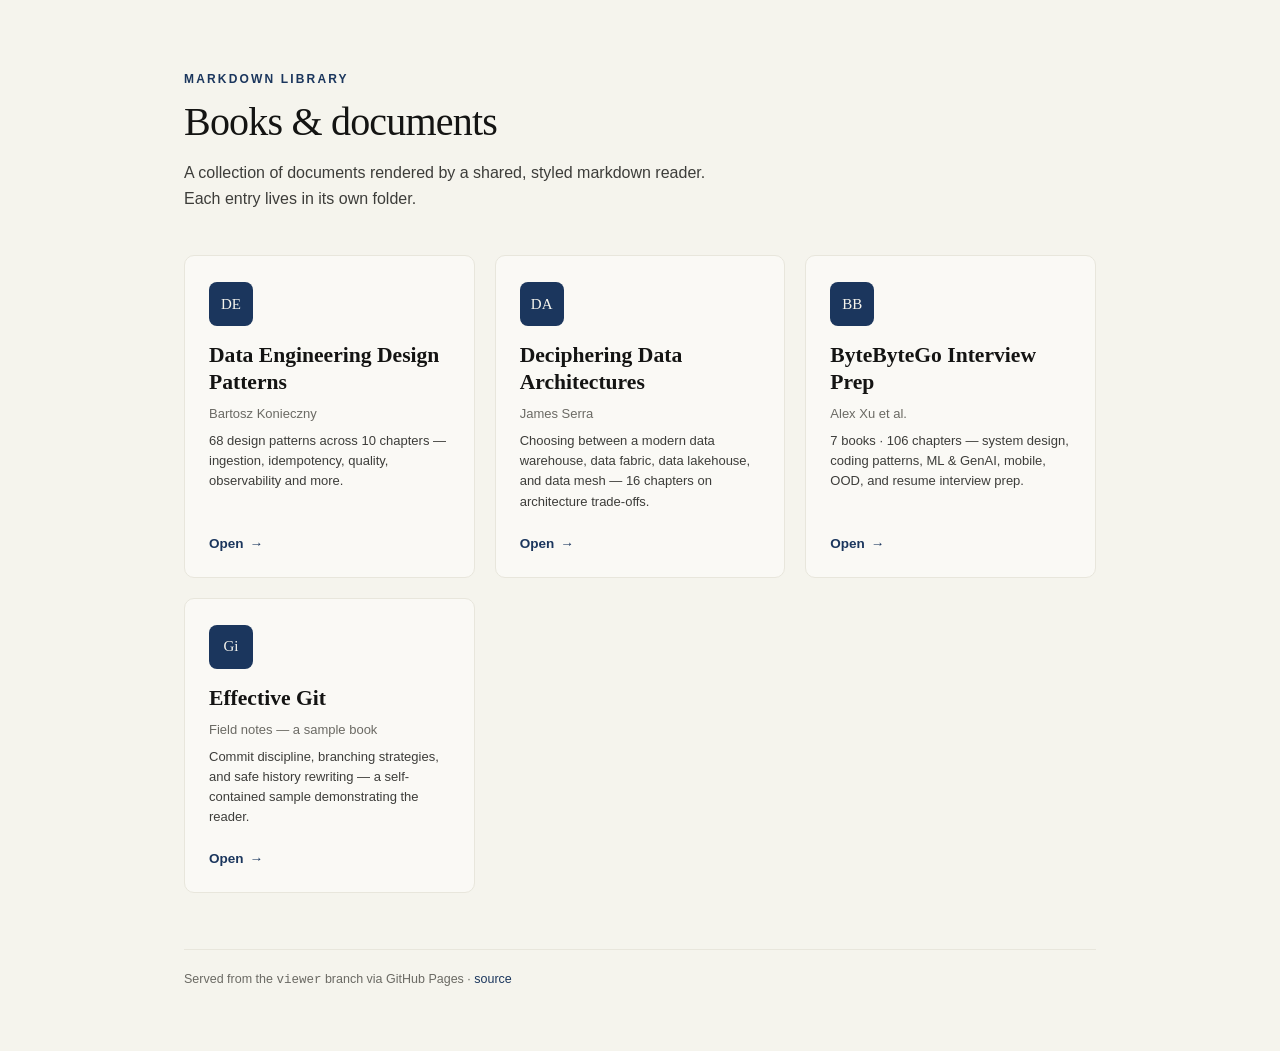
==== commit d323a69f: "Ship ByteByteGo Interview Prep book" ====
--- a/index.html
+++ b/index.html
@@ -92,6 +92,14 @@
         <div class="card-cta">Open <span class="arrow">→</span></div>
       </a>
 
+      <a class="card" href="bytebytego/">
+        <div class="card-icon">BB</div>
+        <div class="card-title">ByteByteGo Interview Prep</div>
+        <div class="card-author">Alex Xu et al.</div>
+        <div class="card-meta">7 books · 106 chapters — system design, coding patterns, ML &amp; GenAI, mobile, OOD, and resume interview prep.</div>
+        <div class="card-cta">Open <span class="arrow">→</span></div>
+      </a>
+
       <a class="card" href="git-notes/">
         <div class="card-icon">Gi</div>
         <div class="card-title">Effective Git</div>
